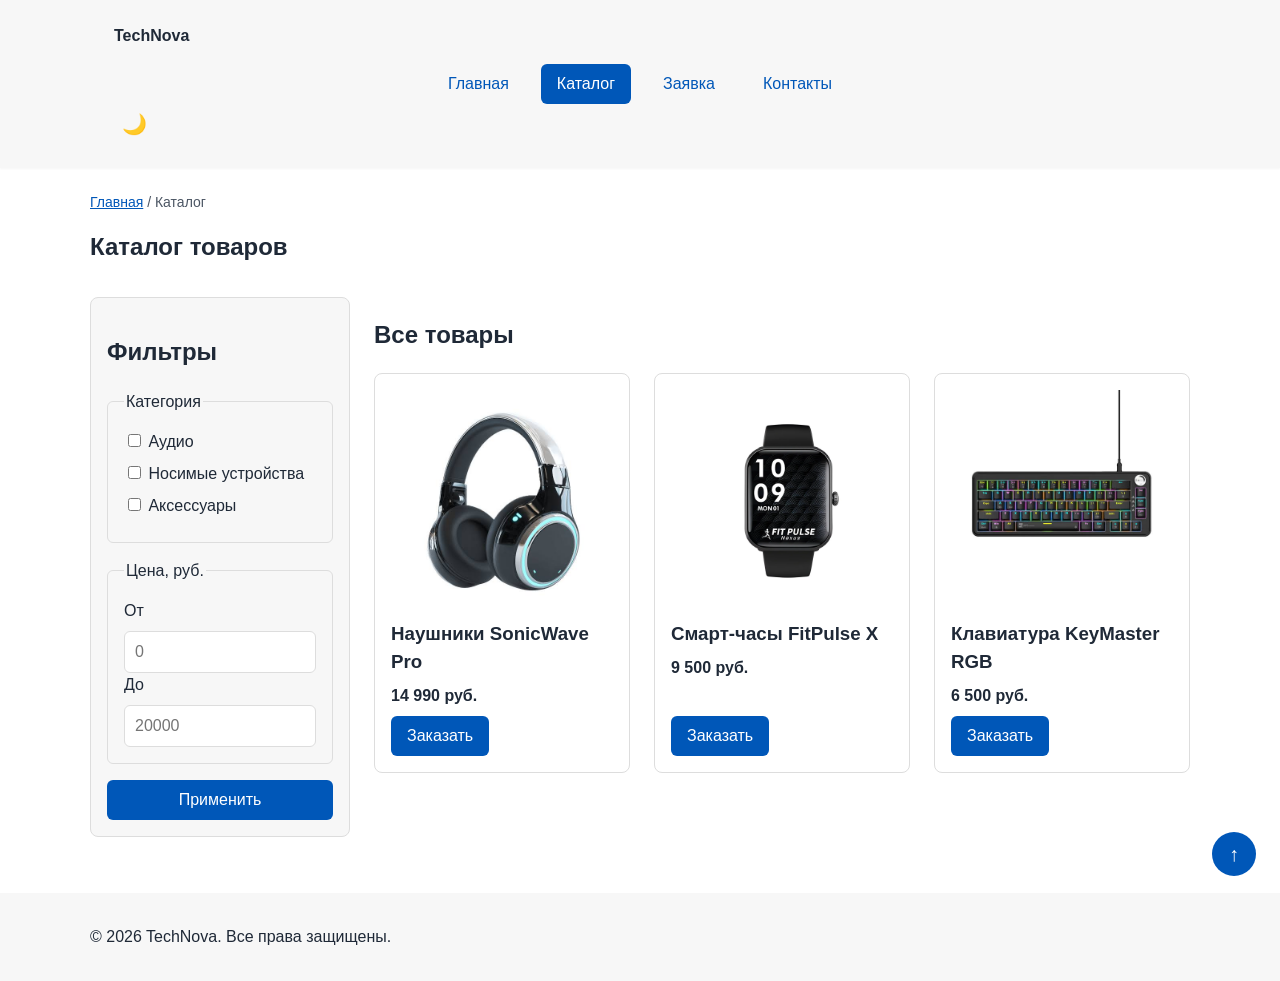
==== catalog.html @ 67520709 "feat: add responsive layout styles" ====
<!DOCTYPE html>
<html lang="ru">
<head>
  <meta charset="UTF-8">
  <meta name="viewport" content="width=device-width, initial-scale=1.0">
  <meta name="description" content="Каталог электроники и гаджетов TechNova.">
  <title>Каталог – TechNova</title>
  <link rel="stylesheet" href="css/style.css">
  <link rel="stylesheet" href="css/responsive.css">
  <script src="js/main.js" defer></script>
</head>
<body>
  <a class="skip-link" href="#main">Перейти к основному содержимому</a>
  <header class="site-header">
    <div class="site-header__inner">
      <a class="site-header__logo" href="index.html">TechNova</a>
      <nav class="site-nav" aria-label="Основная навигация">
        <ul class="site-nav__list">
          <li class="site-nav__item"><a class="site-nav__link" href="index.html">Главная</a></li>
          <li class="site-nav__item"><a class="site-nav__link site-nav__link--active" href="catalog.html" aria-current="page">Каталог</a></li>
          <li class="site-nav__item"><a class="site-nav__link" href="order.html">Заявка</a></li>
          <li class="site-nav__item"><a class="site-nav__link" href="contacts.html">Контакты</a></li>
        </ul>
      </nav>
      <button class="theme-toggle" type="button" id="theme-toggle" aria-label="Включить тёмную тему">
        <span class="theme-toggle__icon" aria-hidden="true">🌙</span>
      </button>
    </div>
  </header>
  <main id="main">
    <nav class="breadcrumbs" aria-label="Хлебные крошки">
      <a class="breadcrumbs__link" href="index.html">Главная</a>
      <span class="breadcrumbs__current">Каталог</span>
    </nav>
    <section class="section">
      <h1 class="section__title">Каталог товаров</h1>
    </section>
    <section class="catalog-layout">
      <aside class="catalog-filters">
        <h2 class="catalog-filters__title">Фильтры</h2>
        <form class="filters-form" id="filters-form" action="#" method="get">
          <fieldset class="filters-form__group">
            <legend class="filters-form__legend">Категория</legend>
            <label class="filters-form__label"><input class="filters-form__checkbox" type="checkbox" name="category" value="audio"> Аудио</label>
            <label class="filters-form__label"><input class="filters-form__checkbox" type="checkbox" name="category" value="wearables"> Носимые устройства</label>
            <label class="filters-form__label"><input class="filters-form__checkbox" type="checkbox" name="category" value="accessories"> Аксессуары</label>
          </fieldset>
          <fieldset class="filters-form__group">
            <legend class="filters-form__legend">Цена, руб.</legend>
            <label class="filters-form__label" for="price-from">От</label>
            <input class="filters-form__input" id="price-from" name="price-from" type="number" min="0" placeholder="0">
            <label class="filters-form__label" for="price-to">До</label>
            <input class="filters-form__input" id="price-to" name="price-to" type="number" min="0" placeholder="20000">
          </fieldset>
          <button class="button button--primary" type="submit">Применить</button>
        </form>
      </aside>
      <section class="catalog-products">
        <h2 class="catalog-products__title">Все товары</h2>
        <div class="products-grid">
          <article class="product-card" data-category="audio" data-price="14990">
            <img class="product-card__image" src="images/product-1-640.jpg" alt="Беспроводные наушники SonicWave Pro" width="640" height="480" loading="lazy">
            <h3 class="product-card__title">Наушники SonicWave Pro</h3>
            <p class="product-card__price">14 990 руб.</p>
            <div class="product-card__actions">
              <a class="button button--primary" href="order.html">Заказать</a>
            </div>
          </article>
          <article class="product-card" data-category="wearables" data-price="9500">
            <img class="product-card__image" src="images/product-2-640.jpg" alt="Смарт-часы FitPulse X" width="640" height="480" loading="lazy">
            <h3 class="product-card__title">Смарт-часы FitPulse X</h3>
            <p class="product-card__price">9 500 руб.</p>
            <div class="product-card__actions">
              <a class="button button--primary" href="order.html">Заказать</a>
            </div>
          </article>
          <article class="product-card" data-category="accessories" data-price="6500">
            <img class="product-card__image" src="images/product-3-640.jpg" alt="Механическая клавиатура KeyMaster RGB" width="640" height="480" loading="lazy">
            <h3 class="product-card__title">Клавиатура KeyMaster RGB</h3>
            <p class="product-card__price">6 500 руб.</p>
            <div class="product-card__actions">
              <a class="button button--primary" href="order.html">Заказать</a>
            </div>
          </article>
        </div>
      </section>
    </section>
  </main>
  <footer class="site-footer">
    <p class="site-footer__text">&copy; 2026 TechNova. Все права защищены.</p>
  </footer>
  <a class="to-top" href="#" aria-label="Наверх">↑</a>
</body>
</html>
---- css/style.css ----
:root {
  color-scheme: light;
  --color-bg: #ffffff;
  --color-text: #1f2937;
  --color-muted: #4b5563;
  --color-primary: #0057b8;
  --color-primary-dark: #003f86;
  --color-border: #dddddd;
  --color-surface: #f7f7f7;
  --color-surface-accent: #eef5ff;
  --color-danger: #b00020;
  --color-success: #168a2f;
  --color-success-bg: #eefaf0;
  --color-white: #ffffff;
  --space-xs: 4px;
  --space-sm: 8px;
  --space-md: 16px;
  --space-lg: 24px;
  --space-xl: 32px;
  --radius-sm: 6px;
  --radius-md: 8px;
  --radius-lg: 12px;
  --container-width: 1100px;
  --z-header: 100;
  --z-badge: 1;
  --z-to-top: 50;
}

[data-theme="dark"] {
  color-scheme: dark;
  --color-bg: #121212;
  --color-text: #e6e6e6;
  --color-muted: #9a9a9a;
  --color-primary: #5c9ce6;
  --color-primary-dark: #3d7bc7;
  --color-border: #2e2e2e;
  --color-surface: #1c1c1c;
  --color-surface-accent: #1a2634;
  --color-danger: #ff6b6b;
  --color-success: #5cc98a;
  --color-success-bg: #14291c;
  --color-white: #ffffff;
}

@media (prefers-color-scheme: dark) {
  :root:not([data-theme="light"]) {
    color-scheme: dark;
    --color-bg: #121212;
    --color-text: #e6e6e6;
    --color-muted: #9a9a9a;
    --color-primary: #5c9ce6;
    --color-primary-dark: #3d7bc7;
    --color-border: #2e2e2e;
    --color-surface: #1c1c1c;
    --color-surface-accent: #1a2634;
    --color-danger: #ff6b6b;
    --color-success: #5cc98a;
    --color-success-bg: #14291c;
    --color-white: #ffffff;
  }
}

* { box-sizing: border-box; }
html { scroll-behavior: smooth; }
body {
  margin: 0;
  font-family: Arial, sans-serif;
  line-height: 1.5;
  color: var(--color-text);
  background-color: var(--color-bg);
  transition: background-color 0.2s ease, color 0.2s ease;

  display: flex;
  flex-direction: column;
  min-height: 100vh;
}
main { 
  padding: var(--space-lg); 
  flex: 1;
}
img { max-width: 100%; height: auto; display: block; }

:focus-visible { outline: 3px solid var(--color-primary); outline-offset: 3px; }

.skip-link {
  position: absolute;
  left: 16px;
  top: -100px;
  z-index: 1000;
  padding: 8px 12px;
  color: var(--color-white);
  background-color: var(--color-primary);
  border-radius: var(--radius-sm);
  text-decoration: none;
}
.skip-link:focus, .skip-link:focus-visible { top: 16px; }

.button {
  display: inline-block;
  padding: var(--space-sm) var(--space-md);
  border: none;
  border-radius: var(--radius-sm);
  font: inherit;
  text-decoration: none;
  cursor: pointer;
}
.button--primary { color: var(--color-white); background-color: var(--color-primary); }
.button--primary:hover { background-color: var(--color-primary-dark); }
.button--secondary { color: var(--color-primary); background-color: transparent; border: 1px solid var(--color-primary); }
.button--secondary:hover { color: var(--color-white); background-color: var(--color-primary); }

.site-header {
  position: sticky;
  top: 0;
  z-index: var(--z-header);
  background-color: var(--color-surface);
  box-shadow: 0 1px 2px rgba(0, 0, 0, 0.04);
}

.site-header__inner {
  max-width: var(--container-width);
  margin: 0 auto;
  padding: var(--space-lg);
  display: flex;
  flex-wrap: wrap;
  align-items: center;
}

.site-header__logo {
  font-weight: 700;
  color: var(--color-text);
  text-decoration: none;
  margin-right: auto;
}

.theme-toggle {
  background: none;
  border: none;
  cursor: pointer;
  font-size: 1.25rem;
  padding: 8px;
  display: flex;
  align-items: center;
  justify-content: center;
  color: var(--color-text);
  transition: opacity 0.2s ease, transform 0.2s ease;
}

.theme-toggle:hover {
  opacity: 0.7;
  transform: scale(1.05);
}

.theme-toggle:focus-visible {
  outline: 3px solid var(--color-primary);
  outline-offset: 2px;
  border-radius: 50%;
}

.site-nav {
  width: 100%;
  margin-top: var(--space-md);
}

.site-nav__list { display: flex; flex-wrap: wrap; justify-content: center; align-items: center; gap: var(--space-md); padding: 0; margin: 0; list-style: none; }
.site-nav__link { display: inline-block; padding: var(--space-sm) var(--space-md); color: var(--color-primary); text-decoration: none; border-radius: var(--radius-sm); }
.site-nav__link:hover { color: var(--color-white); background-color: var(--color-primary); }
.site-nav__link--active { color: var(--color-white); background-color: var(--color-primary); }

.breadcrumbs { max-width: var(--container-width); margin: 0 auto var(--space-md); font-size: 14px; color: var(--color-muted); }
.breadcrumbs__link { color: var(--color-primary); }
.breadcrumbs__current::before { content: " / "; color: var(--color-muted); }

.hero { max-width: var(--container-width); margin: 0 auto var(--space-xl); padding: var(--space-xl) var(--space-lg); background-color: var(--color-surface-accent); border-radius: var(--radius-lg); }
.hero__title { margin-top: 0; }
.section { max-width: var(--container-width); margin: 0 auto var(--space-xl); }
.section__title { margin-top: 0; }

.products-grid { display: grid; grid-template-columns: 1fr; gap: var(--space-lg); }
.product-card { position: relative; display: flex; flex-direction: column; gap: var(--space-sm); padding: var(--space-md); border: 1px solid var(--color-border); border-radius: var(--radius-md); background-color: var(--color-bg); }
.product-card__image { width: 100%; border-radius: var(--radius-sm); background-color: var(--color-surface); }
.product-card--featured { border-color: var(--color-primary); }
.product-card--discount { border-color: var(--color-danger); }
.product-card__badge { position: absolute; top: var(--space-md); right: var(--space-md); z-index: var(--z-badge); padding: 4px 10px; font-size: 12px; font-weight: 700; color: var(--color-white); border-radius: var(--radius-sm); }
.product-card__badge--hit { background-color: var(--color-primary); }
.product-card__badge--sale { background-color: var(--color-danger); }
.product-card__title { margin: 0; color: var(--color-text); }
.product-card__description { margin: 0; color: var(--color-muted); }
.product-card__price { margin: 0; font-weight: 700; }
.product-card--discount .product-card__price { color: var(--color-danger); }
.product-card__actions { display: flex; flex-wrap: wrap; gap: var(--space-sm); margin-top: auto; }

.catalog-layout { max-width: var(--container-width); margin: 0 auto var(--space-xl); display: grid; grid-template-columns: 1fr; gap: var(--space-lg); }
.catalog-filters { padding: var(--space-md); border: 1px solid var(--color-border); border-radius: var(--radius-md); background-color: var(--color-surface); }
.filters-form { display: grid; gap: var(--space-md); }
.filters-form__group { margin: 0; padding: var(--space-md); border: 1px solid var(--color-border); border-radius: var(--radius-sm); }
.filters-form__label { display: block; margin-bottom: var(--space-sm); }
.filters-form__input { width: 100%; padding: 8px 10px; border: 1px solid var(--color-border); border-radius: var(--radius-sm); font: inherit; background-color: var(--color-bg); color: var(--color-text); }

.product-detail { max-width: var(--container-width); margin: 0 auto var(--space-xl); display: grid; grid-template-columns: 1fr; gap: var(--space-lg); }
.product-detail__image { width: 100%; border-radius: var(--radius-md); background-color: var(--color-surface); }
.product-detail__price { font-size: 22px; font-weight: 700; color: var(--color-primary); }

.table-wrapper { overflow-x: auto; -webkit-overflow-scrolling: touch; border-radius: var(--radius-md); border: 1px solid var(--color-border); }
.product-table { width: 100%; min-width: 600px; border-collapse: collapse; background-color: var(--color-bg); }
.product-table caption { padding: var(--space-sm); font-weight: 700; text-align: left; color: var(--color-muted); }
.product-table th, .product-table td { padding: var(--space-sm) var(--space-md); text-align: left; border-bottom: 1px solid var(--color-border); }
.product-table thead th { background-color: var(--color-surface); }

.order-form { display: grid; gap: var(--space-md); }
.order-form--page { max-width: var(--container-width); margin: 0 auto; padding: var(--space-lg); border: 1px solid var(--color-border); border-radius: var(--radius-md); background-color: var(--color-bg); }
.order-form__label { display: block; margin-bottom: var(--space-xs); }
.order-form__input, .order-form__textarea { width: 100%; padding: 10px 12px; border: 1px solid var(--color-border); border-radius: var(--radius-sm); font: inherit; background-color: var(--color-bg); color: var(--color-text); }
.form-error { color: var(--color-danger); font-size: 14px; margin-top: var(--space-xs); }
.success-message { max-width: var(--container-width); margin: var(--space-lg) auto; padding: var(--space-md); border-left: 4px solid var(--color-success); background-color: var(--color-success-bg); }

.site-footer { padding: var(--space-lg); background-color: var(--color-surface); }
.site-footer__text { max-width: var(--container-width); margin: var(--space-sm) auto; }
.to-top { position: fixed; right: var(--space-lg); bottom: var(--space-lg); z-index: var(--z-to-top); display: flex; align-items: center; justify-content: center; width: 44px; height: 44px; font-size: 20px; font-weight: 700; color: var(--color-white); background-color: var(--color-primary); border-radius: 50%; text-decoration: none; }
---- css/responsive.css ----
@media (min-width: 768px) {
  .products-grid { grid-template-columns: repeat(2, 1fr); }
  .catalog-layout { grid-template-columns: 240px 1fr; }
  .product-detail { grid-template-columns: 1fr 1fr; }
  .order-form--page { grid-template-columns: 1fr 1fr; gap: var(--space-lg); }
  .order-form__field--checkbox, .order-form__actions { grid-column: 1 / -1; }
}

@media (min-width: 1024px) {
  .products-grid { grid-template-columns: repeat(3, 1fr); }
  .catalog-layout { grid-template-columns: 260px 1fr; }
  .site-nav__list { margin-top: 0; }
  .site-header__inner { display: flex; justify-content: space-between; align-items: center; }
  .theme-toggle { margin-top: 0; }
}

@media (prefers-reduced-motion: reduce) {
  html { scroll-behavior: auto; }
  body, .product-card, .button, .to-top { transition: none; }
}
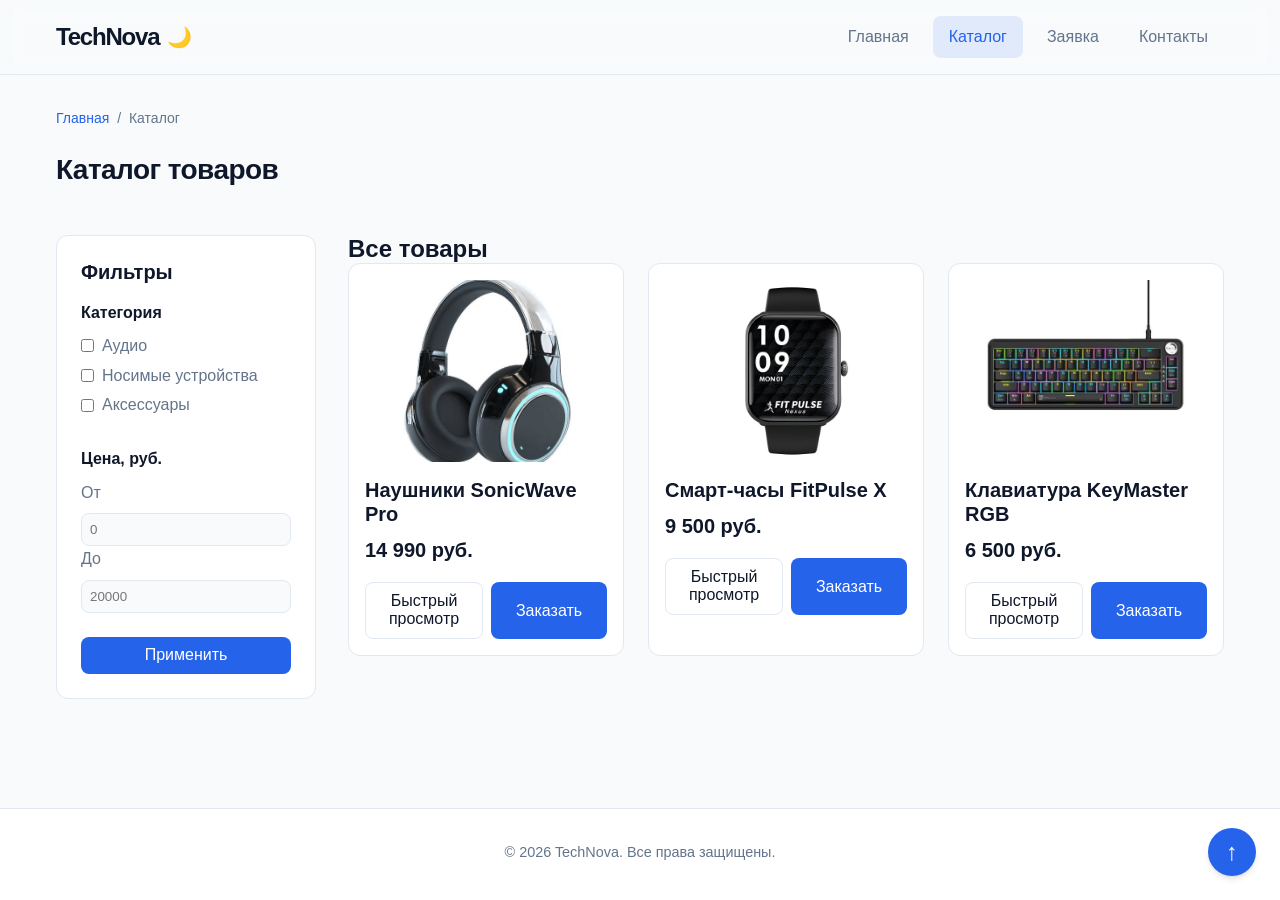
==== commit 37698310: "feat: figma redesign, advanced a11y features and responsive table" ====
--- a/catalog.html
+++ b/catalog.html
@@ -11,10 +11,20 @@
 </head>
 <body>
   <a class="skip-link" href="#main">Перейти к основному содержимому</a>
+
   <header class="site-header">
     <div class="site-header__inner">
       <a class="site-header__logo" href="index.html">TechNova</a>
-      <nav class="site-nav" aria-label="Основная навигация">
+      <div class="site-header__controls">
+        <button class="theme-toggle" type="button" id="theme-toggle" aria-label="Включить тёмную тему">
+          <span class="theme-toggle__icon" aria-hidden="true">🌙</span>
+        </button>
+        <button class="menu-toggle" id="menu-toggle" aria-expanded="false" aria-controls="site-nav-list">
+          <span class="menu-toggle__icon" aria-hidden="true">☰</span>
+          <span class="visually-hidden">Открыть меню</span>
+        </button>
+      </div>
+      <nav class="site-nav" id="site-nav-list" aria-label="Основная навигация">
         <ul class="site-nav__list">
           <li class="site-nav__item"><a class="site-nav__link" href="index.html">Главная</a></li>
           <li class="site-nav__item"><a class="site-nav__link site-nav__link--active" href="catalog.html" aria-current="page">Каталог</a></li>
@@ -22,19 +32,19 @@
           <li class="site-nav__item"><a class="site-nav__link" href="contacts.html">Контакты</a></li>
         </ul>
       </nav>
-      <button class="theme-toggle" type="button" id="theme-toggle" aria-label="Включить тёмную тему">
-        <span class="theme-toggle__icon" aria-hidden="true">🌙</span>
-      </button>
     </div>
   </header>
+
   <main id="main">
     <nav class="breadcrumbs" aria-label="Хлебные крошки">
       <a class="breadcrumbs__link" href="index.html">Главная</a>
       <span class="breadcrumbs__current">Каталог</span>
     </nav>
+
     <section class="section">
       <h1 class="section__title">Каталог товаров</h1>
     </section>
+
     <section class="catalog-layout">
       <aside class="catalog-filters">
         <h2 class="catalog-filters__title">Фильтры</h2>
@@ -55,6 +65,7 @@
           <button class="button button--primary" type="submit">Применить</button>
         </form>
       </aside>
+
       <section class="catalog-products">
         <h2 class="catalog-products__title">Все товары</h2>
         <div class="products-grid">
@@ -63,22 +74,27 @@
             <h3 class="product-card__title">Наушники SonicWave Pro</h3>
             <p class="product-card__price">14 990 руб.</p>
             <div class="product-card__actions">
+              <button class="button button--secondary quick-view" data-title="Наушники SonicWave Pro" data-desc="Иммерсивный звук, активное шумоподавление и автономность до 30 часов.">Быстрый просмотр</button>
               <a class="button button--primary" href="order.html">Заказать</a>
             </div>
           </article>
+
           <article class="product-card" data-category="wearables" data-price="9500">
             <img class="product-card__image" src="images/product-2-640.jpg" alt="Смарт-часы FitPulse X" width="640" height="480" loading="lazy">
             <h3 class="product-card__title">Смарт-часы FitPulse X</h3>
             <p class="product-card__price">9 500 руб.</p>
             <div class="product-card__actions">
+              <button class="button button--secondary quick-view" data-title="Смарт-часы FitPulse X" data-desc="AMOLED-экран, мониторинг сна и встроенный GPS-трекер.">Быстрый просмотр</button>
               <a class="button button--primary" href="order.html">Заказать</a>
             </div>
           </article>
+
           <article class="product-card" data-category="accessories" data-price="6500">
             <img class="product-card__image" src="images/product-3-640.jpg" alt="Механическая клавиатура KeyMaster RGB" width="640" height="480" loading="lazy">
             <h3 class="product-card__title">Клавиатура KeyMaster RGB</h3>
             <p class="product-card__price">6 500 руб.</p>
             <div class="product-card__actions">
+              <button class="button button--secondary quick-view" data-title="Клавиатура KeyMaster RGB" data-desc="Механические переключатели, настраиваемая RGB-подсветка.">Быстрый просмотр</button>
               <a class="button button--primary" href="order.html">Заказать</a>
             </div>
           </article>
@@ -86,9 +102,16 @@
       </section>
     </section>
   </main>
+
   <footer class="site-footer">
     <p class="site-footer__text">&copy; 2026 TechNova. Все права защищены.</p>
   </footer>
   <a class="to-top" href="#" aria-label="Наверх">↑</a>
+
+  <dialog class="modal" id="quick-view-modal" aria-labelledby="modal-title">
+    <h2 id="modal-title" class="modal__title">Товар</h2>
+    <p id="modal-desc" class="modal__desc">Описание</p>
+    <button class="button button--primary modal__close" id="modal-close" type="button">Закрыть</button>
+  </dialog>
 </body>
 </html>
--- a/css/style.css
+++ b/css/style.css
@@ -1,219 +1,245 @@
 :root {
   color-scheme: light;
-  --color-bg: #ffffff;
-  --color-text: #1f2937;
-  --color-muted: #4b5563;
-  --color-primary: #0057b8;
-  --color-primary-dark: #003f86;
-  --color-border: #dddddd;
-  --color-surface: #f7f7f7;
-  --color-surface-accent: #eef5ff;
-  --color-danger: #b00020;
-  --color-success: #168a2f;
-  --color-success-bg: #eefaf0;
+  --font-family: 'Inter', -apple-system, BlinkMacSystemFont, "Segoe UI", Roboto, Helvetica, Arial, sans-serif;
+  --color-bg: #f8fafc;
+  --color-surface: #ffffff;
+  --color-text: #0f172a;
+  --color-text-muted: #64748b;
+  --color-primary: #2563eb;
+  --color-primary-hover: #1d4ed8;
+  --color-border: #e2e8f0;
+  --color-danger: #ef4444;
+  --color-danger-bg: #fef2f2;
+  --color-success: #10b981;
+  --color-success-bg: #ecfdf5;
   --color-white: #ffffff;
-  --space-xs: 4px;
-  --space-sm: 8px;
-  --space-md: 16px;
-  --space-lg: 24px;
-  --space-xl: 32px;
-  --radius-sm: 6px;
-  --radius-md: 8px;
-  --radius-lg: 12px;
-  --container-width: 1100px;
+  
+  --space-xs: 0.25rem;
+  --space-sm: 0.5rem;
+  --space-md: 1rem;
+  --space-lg: 1.5rem;
+  --space-xl: 2rem;
+  --space-2xl: 3rem;
+  
+  --radius-sm: 8px;
+  --radius-md: 12px;
+  --radius-lg: 16px;
+  --radius-full: 9999px;
+  
+  --container-width: 1200px;
+  --shadow-sm: 0 1px 2px 0 rgb(0 0 0 / 0.05);
+  --shadow-md: 0 4px 6px -1px rgb(0 0 0 / 0.1), 0 2px 4px -2px rgb(0 0 0 / 0.1);
+  --shadow-lg: 0 10px 15px -3px rgb(0 0 0 / 0.1), 0 4px 6px -4px rgb(0 0 0 / 0.1);
+  
   --z-header: 100;
-  --z-badge: 1;
+  --z-badge: 10;
   --z-to-top: 50;
+  --z-modal: 1000;
 }
 
 [data-theme="dark"] {
   color-scheme: dark;
-  --color-bg: #121212;
-  --color-text: #e6e6e6;
-  --color-muted: #9a9a9a;
-  --color-primary: #5c9ce6;
-  --color-primary-dark: #3d7bc7;
-  --color-border: #2e2e2e;
-  --color-surface: #1c1c1c;
-  --color-surface-accent: #1a2634;
-  --color-danger: #ff6b6b;
-  --color-success: #5cc98a;
-  --color-success-bg: #14291c;
-  --color-white: #ffffff;
-}
-
-@media (prefers-color-scheme: dark) {
-  :root:not([data-theme="light"]) {
-    color-scheme: dark;
-    --color-bg: #121212;
-    --color-text: #e6e6e6;
-    --color-muted: #9a9a9a;
-    --color-primary: #5c9ce6;
-    --color-primary-dark: #3d7bc7;
-    --color-border: #2e2e2e;
-    --color-surface: #1c1c1c;
-    --color-surface-accent: #1a2634;
-    --color-danger: #ff6b6b;
-    --color-success: #5cc98a;
-    --color-success-bg: #14291c;
-    --color-white: #ffffff;
-  }
-}
-
-* { box-sizing: border-box; }
+  --color-bg: #0f172a;
+  --color-surface: #1e293b;
+  --color-text: #f8fafc;
+  --color-text-muted: #94a3b8;
+  --color-primary: #3b82f6;
+  --color-primary-hover: #60a5fa;
+  --color-border: #334155;
+  --color-danger: #f87171;
+  --color-danger-bg: #451a1a;
+  --color-success: #34d399;
+  --color-success-bg: #064e3b;
+  --shadow-sm: 0 1px 2px 0 rgb(0 0 0 / 0.3);
+  --shadow-md: 0 4px 6px -1px rgb(0 0 0 / 0.4);
+  --shadow-lg: 0 10px 15px -3px rgb(0 0 0 / 0.5);
+}
+
+* { box-sizing: border-box; margin: 0; padding: 0; }
 html { scroll-behavior: smooth; }
+
 body {
-  margin: 0;
-  font-family: Arial, sans-serif;
-  line-height: 1.5;
+  font-family: var(--font-family);
+  line-height: 1.6;
   color: var(--color-text);
   background-color: var(--color-bg);
-  transition: background-color 0.2s ease, color 0.2s ease;
-
+  transition: background-color 0.3s ease, color 0.3s ease;
   display: flex;
   flex-direction: column;
   min-height: 100vh;
 }
-main { 
-  padding: var(--space-lg); 
-  flex: 1;
-}
-img { max-width: 100%; height: auto; display: block; }
-
-:focus-visible { outline: 3px solid var(--color-primary); outline-offset: 3px; }
+
+main { flex: 1; padding: var(--space-xl) var(--space-md); max-width: var(--container-width); margin: 0 auto; width: 100%; }
+img { max-width: 100%; height: auto; display: block; object-fit: cover; }
+a { color: var(--color-primary); text-decoration: none; transition: color 0.2s; }
+a:hover { color: var(--color-primary-hover); }
+ul { list-style: none; }
+h1, h2, h3, h4 { line-height: 1.2; font-weight: 700; }
+
+:focus-visible { outline: 3px solid var(--color-primary); outline-offset: 3px; border-radius: 4px; }
 
 .skip-link {
   position: absolute;
   left: 16px;
   top: -100px;
-  z-index: 1000;
-  padding: 8px 12px;
+  z-index: 9999;
+  padding: var(--space-sm) var(--space-md);
   color: var(--color-white);
   background-color: var(--color-primary);
   border-radius: var(--radius-sm);
   text-decoration: none;
-}
-.skip-link:focus, .skip-link:focus-visible { top: 16px; }
+  font-weight: 500;
+}
+.skip-link:focus { top: 16px; }
+
+.visually-hidden {
+  position: absolute;
+  width: 1px; height: 1px;
+  margin: -1px; padding: 0;
+  overflow: hidden;
+  clip: rect(0, 0, 0, 0);
+  border: 0;
+}
 
 .button {
-  display: inline-block;
-  padding: var(--space-sm) var(--space-md);
+  display: inline-flex;
+  align-items: center;
+  justify-content: center;
+  padding: 0.6rem 1.2rem;
   border: none;
   border-radius: var(--radius-sm);
-  font: inherit;
+  font-family: inherit;
+  font-size: 1rem;
+  font-weight: 500;
+  cursor: pointer;
   text-decoration: none;
-  cursor: pointer;
+  transition: all 0.2s ease;
 }
 .button--primary { color: var(--color-white); background-color: var(--color-primary); }
-.button--primary:hover { background-color: var(--color-primary-dark); }
-.button--secondary { color: var(--color-primary); background-color: transparent; border: 1px solid var(--color-primary); }
-.button--secondary:hover { color: var(--color-white); background-color: var(--color-primary); }
-
+.button--primary:hover { background-color: var(--color-primary-hover); transform: translateY(-1px); box-shadow: var(--shadow-md); }
+.button--secondary { color: var(--color-text); background-color: transparent; border: 1px solid var(--color-border); }
+.button--secondary:hover { background-color: var(--color-bg); border-color: var(--color-text-muted); }
+
+/* Header */
 .site-header {
   position: sticky;
   top: 0;
   z-index: var(--z-header);
   background-color: var(--color-surface);
-  box-shadow: 0 1px 2px rgba(0, 0, 0, 0.04);
-}
-
+  border-bottom: 1px solid var(--color-border);
+  backdrop-filter: blur(10px);
+  background-color: rgba(var(--color-surface), 0.9);
+}
 .site-header__inner {
   max-width: var(--container-width);
   margin: 0 auto;
-  padding: var(--space-lg);
+  padding: var(--space-md);
   display: flex;
   flex-wrap: wrap;
   align-items: center;
-}
-
-.site-header__logo {
-  font-weight: 700;
-  color: var(--color-text);
-  text-decoration: none;
-  margin-right: auto;
-}
-
-.theme-toggle {
-  background: none;
-  border: none;
-  cursor: pointer;
-  font-size: 1.25rem;
-  padding: 8px;
-  display: flex;
-  align-items: center;
-  justify-content: center;
-  color: var(--color-text);
-  transition: opacity 0.2s ease, transform 0.2s ease;
-}
-
-.theme-toggle:hover {
-  opacity: 0.7;
-  transform: scale(1.05);
-}
-
-.theme-toggle:focus-visible {
-  outline: 3px solid var(--color-primary);
-  outline-offset: 2px;
-  border-radius: 50%;
-}
-
-.site-nav {
-  width: 100%;
-  margin-top: var(--space-md);
-}
-
-.site-nav__list { display: flex; flex-wrap: wrap; justify-content: center; align-items: center; gap: var(--space-md); padding: 0; margin: 0; list-style: none; }
-.site-nav__link { display: inline-block; padding: var(--space-sm) var(--space-md); color: var(--color-primary); text-decoration: none; border-radius: var(--radius-sm); }
-.site-nav__link:hover { color: var(--color-white); background-color: var(--color-primary); }
-.site-nav__link--active { color: var(--color-white); background-color: var(--color-primary); }
-
-.breadcrumbs { max-width: var(--container-width); margin: 0 auto var(--space-md); font-size: 14px; color: var(--color-muted); }
-.breadcrumbs__link { color: var(--color-primary); }
-.breadcrumbs__current::before { content: " / "; color: var(--color-muted); }
-
-.hero { max-width: var(--container-width); margin: 0 auto var(--space-xl); padding: var(--space-xl) var(--space-lg); background-color: var(--color-surface-accent); border-radius: var(--radius-lg); }
-.hero__title { margin-top: 0; }
-.section { max-width: var(--container-width); margin: 0 auto var(--space-xl); }
-.section__title { margin-top: 0; }
+  justify-content: space-between;
+}
+.site-header__logo { font-size: 1.5rem; font-weight: 800; color: var(--color-text); letter-spacing: -0.05em; }
+.site-header__controls { display: flex; gap: var(--space-sm); }
+
+.theme-toggle, .menu-toggle {
+  background: none; border: none; cursor: pointer;
+  font-size: 1.25rem; padding: var(--space-sm);
+  border-radius: var(--radius-sm); color: var(--color-text);
+  transition: background-color 0.2s;
+}
+.theme-toggle:hover, .menu-toggle:hover { background-color: var(--color-border); }
+
+.site-nav { width: 100%; margin-top: var(--space-md); display: none; }
+.site-nav.is-open { display: block; }
+.site-nav__list { display: flex; flex-direction: column; gap: var(--space-sm); }
+.site-nav__link { display: block; padding: var(--space-sm) var(--space-md); color: var(--color-text-muted); font-weight: 500; border-radius: var(--radius-sm); transition: all 0.2s; }
+.site-nav__link:hover { color: var(--color-text); background-color: var(--color-bg); }
+.site-nav__link--active { color: var(--color-primary); background-color: rgba(37, 99, 235, 0.1); }
+
+.hero {
+  background: linear-gradient(135deg, var(--color-surface) 0%, var(--color-bg) 100%);
+  padding: var(--space-2xl) var(--space-xl);
+  border-radius: var(--radius-lg);
+  border: 1px solid var(--color-border);
+  margin-bottom: var(--space-2xl);
+  text-align: center;
+  box-shadow: var(--shadow-sm);
+}
+.hero__title { font-size: 2.5rem; margin-bottom: var(--space-md); letter-spacing: -0.02em; }
+.hero__text { font-size: 1.125rem; color: var(--color-text-muted); margin-bottom: var(--space-lg); max-width: 700px; margin-inline: auto; }
+.section { margin-bottom: var(--space-2xl); }
+.section__title { font-size: 1.75rem; margin-bottom: var(--space-lg); letter-spacing: -0.02em; }
+.advantages-list { display: grid; gap: var(--space-md); }
+.advantages-list li { padding-left: var(--space-lg); position: relative; color: var(--color-text-muted); }
+.advantages-list li::before { content: "✓"; position: absolute; left: 0; color: var(--color-success); font-weight: bold; }
 
 .products-grid { display: grid; grid-template-columns: 1fr; gap: var(--space-lg); }
-.product-card { position: relative; display: flex; flex-direction: column; gap: var(--space-sm); padding: var(--space-md); border: 1px solid var(--color-border); border-radius: var(--radius-md); background-color: var(--color-bg); }
-.product-card__image { width: 100%; border-radius: var(--radius-sm); background-color: var(--color-surface); }
-.product-card--featured { border-color: var(--color-primary); }
-.product-card--discount { border-color: var(--color-danger); }
-.product-card__badge { position: absolute; top: var(--space-md); right: var(--space-md); z-index: var(--z-badge); padding: 4px 10px; font-size: 12px; font-weight: 700; color: var(--color-white); border-radius: var(--radius-sm); }
+.product-card {
+  position: relative;
+  display: flex; flex-direction: column;
+  background-color: var(--color-surface);
+  border: 1px solid var(--color-border);
+  border-radius: var(--radius-md);
+  padding: var(--space-md);
+  transition: transform 0.2s, box-shadow 0.2s;
+}
+.product-card:hover { transform: translateY(-4px); box-shadow: var(--shadow-lg); border-color: var(--color-primary); }
+.product-card__image { width: 100%; border-radius: var(--radius-sm); margin-bottom: var(--space-md); aspect-ratio: 4/3; }
+.product-card__badge {
+  position: absolute; top: var(--space-md); right: var(--space-md);
+  z-index: var(--z-badge);
+  padding: 0.25rem 0.75rem; font-size: 0.75rem; font-weight: 700;
+  color: var(--color-white); border-radius: var(--radius-full);
+  text-transform: uppercase; letter-spacing: 0.05em;
+}
 .product-card__badge--hit { background-color: var(--color-primary); }
 .product-card__badge--sale { background-color: var(--color-danger); }
-.product-card__title { margin: 0; color: var(--color-text); }
-.product-card__description { margin: 0; color: var(--color-muted); }
-.product-card__price { margin: 0; font-weight: 700; }
-.product-card--discount .product-card__price { color: var(--color-danger); }
-.product-card__actions { display: flex; flex-wrap: wrap; gap: var(--space-sm); margin-top: auto; }
-
-.catalog-layout { max-width: var(--container-width); margin: 0 auto var(--space-xl); display: grid; grid-template-columns: 1fr; gap: var(--space-lg); }
-.catalog-filters { padding: var(--space-md); border: 1px solid var(--color-border); border-radius: var(--radius-md); background-color: var(--color-surface); }
-.filters-form { display: grid; gap: var(--space-md); }
-.filters-form__group { margin: 0; padding: var(--space-md); border: 1px solid var(--color-border); border-radius: var(--radius-sm); }
-.filters-form__label { display: block; margin-bottom: var(--space-sm); }
-.filters-form__input { width: 100%; padding: 8px 10px; border: 1px solid var(--color-border); border-radius: var(--radius-sm); font: inherit; background-color: var(--color-bg); color: var(--color-text); }
-
-.product-detail { max-width: var(--container-width); margin: 0 auto var(--space-xl); display: grid; grid-template-columns: 1fr; gap: var(--space-lg); }
-.product-detail__image { width: 100%; border-radius: var(--radius-md); background-color: var(--color-surface); }
-.product-detail__price { font-size: 22px; font-weight: 700; color: var(--color-primary); }
-
-.table-wrapper { overflow-x: auto; -webkit-overflow-scrolling: touch; border-radius: var(--radius-md); border: 1px solid var(--color-border); }
-.product-table { width: 100%; min-width: 600px; border-collapse: collapse; background-color: var(--color-bg); }
-.product-table caption { padding: var(--space-sm); font-weight: 700; text-align: left; color: var(--color-muted); }
-.product-table th, .product-table td { padding: var(--space-sm) var(--space-md); text-align: left; border-bottom: 1px solid var(--color-border); }
-.product-table thead th { background-color: var(--color-surface); }
-
-.order-form { display: grid; gap: var(--space-md); }
-.order-form--page { max-width: var(--container-width); margin: 0 auto; padding: var(--space-lg); border: 1px solid var(--color-border); border-radius: var(--radius-md); background-color: var(--color-bg); }
-.order-form__label { display: block; margin-bottom: var(--space-xs); }
-.order-form__input, .order-form__textarea { width: 100%; padding: 10px 12px; border: 1px solid var(--color-border); border-radius: var(--radius-sm); font: inherit; background-color: var(--color-bg); color: var(--color-text); }
-.form-error { color: var(--color-danger); font-size: 14px; margin-top: var(--space-xs); }
-.success-message { max-width: var(--container-width); margin: var(--space-lg) auto; padding: var(--space-md); border-left: 4px solid var(--color-success); background-color: var(--color-success-bg); }
-
-.site-footer { padding: var(--space-lg); background-color: var(--color-surface); }
-.site-footer__text { max-width: var(--container-width); margin: var(--space-sm) auto; }
-.to-top { position: fixed; right: var(--space-lg); bottom: var(--space-lg); z-index: var(--z-to-top); display: flex; align-items: center; justify-content: center; width: 44px; height: 44px; font-size: 20px; font-weight: 700; color: var(--color-white); background-color: var(--color-primary); border-radius: 50%; text-decoration: none; }+.product-card__title { font-size: 1.25rem; margin-bottom: var(--space-sm); }
+.product-card__description { color: var(--color-text-muted); font-size: 0.95rem; margin-bottom: var(--space-md); flex-grow: 1; }
+.product-card__price { font-size: 1.25rem; font-weight: 700; margin-bottom: var(--space-md); }
+.product-card__actions { display: flex; gap: var(--space-sm); flex-wrap: wrap; }
+.product-card__actions .button { flex: 1; }
+
+.breadcrumbs { font-size: 0.875rem; color: var(--color-text-muted); margin-bottom: var(--space-lg); }
+.breadcrumbs__current::before { content: " / "; margin: 0 var(--space-xs); }
+.catalog-layout { display: grid; grid-template-columns: 1fr; gap: var(--space-xl); }
+.catalog-filters { background-color: var(--color-surface); padding: var(--space-lg); border-radius: var(--radius-md); border: 1px solid var(--color-border); align-self: start; }
+.catalog-filters__title { font-size: 1.25rem; margin-bottom: var(--space-md); }
+.filters-form { display: grid; gap: var(--space-lg); }
+.filters-form__group { border: none; }
+.filters-form__legend { font-weight: 600; margin-bottom: var(--space-sm); }
+.filters-form__label { display: flex; align-items: center; gap: var(--space-sm); margin-bottom: var(--space-xs); cursor: pointer; color: var(--color-text-muted); }
+.filters-form__input { width: 100%; padding: 0.5rem; border: 1px solid var(--color-border); border-radius: var(--radius-sm); background: var(--color-bg); color: var(--color-text); margin-top: 4px; }
+
+.product-detail { display: grid; grid-template-columns: 1fr; gap: var(--space-xl); margin-bottom: var(--space-2xl); }
+.product-detail__image { border-radius: var(--radius-lg); border: 1px solid var(--color-border); width: 100%; }
+.product-detail__title { font-size: 2rem; margin-bottom: var(--space-sm); }
+.product-detail__price { font-size: 1.75rem; font-weight: 700; color: var(--color-primary); margin-bottom: var(--space-md); }
+.product-detail__description { color: var(--color-text-muted); margin-bottom: var(--space-lg); font-size: 1.05rem; }
+
+.table-wrapper { overflow-x: auto; border-radius: var(--radius-md); border: 1px solid var(--color-border); }
+.product-table { width: 100%; border-collapse: collapse; text-align: left; background: var(--color-surface); }
+.product-table caption { padding: var(--space-md); font-weight: 600; color: var(--color-text-muted); text-align: left; }
+.product-table th, .product-table td { padding: var(--space-md); border-bottom: 1px solid var(--color-border); }
+.product-table thead th { background-color: var(--color-bg); font-weight: 600; }
+.product-table tbody tr:last-child th, .product-table tbody tr:last-child td { border-bottom: none; }
+
+.order-form--page { background: var(--color-surface); padding: var(--space-xl); border-radius: var(--radius-lg); border: 1px solid var(--color-border); max-width: 800px; margin: 0 auto; display: grid; gap: var(--space-lg); }
+.order-form__label { display: block; font-weight: 500; margin-bottom: var(--space-xs); font-size: 0.95rem; }
+.order-form__input, .order-form__textarea { width: 100%; padding: 0.75rem; border: 1px solid var(--color-border); border-radius: var(--radius-sm); background: var(--color-bg); color: var(--color-text); font-family: inherit; font-size: 1rem; transition: border-color 0.2s; }
+.order-form__input:focus, .order-form__textarea:focus { border-color: var(--color-primary); outline: none; }
+.form-error { color: var(--color-danger); font-size: 0.875rem; margin-top: var(--space-xs); }
+.success-message { background-color: var(--color-success-bg); color: var(--color-success); padding: var(--space-md); border-radius: var(--radius-sm); border: 1px solid var(--color-success); margin-top: var(--space-lg); font-weight: 500; text-align: center; }
+
+.modal { border: none; border-radius: var(--radius-lg); padding: var(--space-xl); max-width: 500px; width: 90%; box-shadow: var(--shadow-lg); background-color: var(--color-surface); color: var(--color-text); }
+.modal::backdrop { background-color: rgba(15, 23, 42, 0.7); backdrop-filter: blur(4px); }
+.modal__title { font-size: 1.5rem; margin-bottom: var(--space-sm); }
+.modal__desc { color: var(--color-text-muted); margin-bottom: var(--space-lg); }
+.modal__close { width: 100%; }
+
+.site-footer { border-top: 1px solid var(--color-border); padding: var(--space-xl) var(--space-md); background-color: var(--color-surface); text-align: center; margin-top: auto; }
+.site-footer__text { color: var(--color-text-muted); font-size: 0.9rem; margin-bottom: var(--space-xs); }
+
+.to-top { position: fixed; right: var(--space-lg); bottom: var(--space-lg); z-index: var(--z-to-top); width: 48px; height: 48px; display: flex; align-items: center; justify-content: center; background-color: var(--color-primary); color: var(--color-white); border-radius: 50%; font-size: 1.5rem; box-shadow: var(--shadow-md); text-decoration: none; transition: all 0.2s; }
+.to-top:hover { background-color: var(--color-primary-hover); transform: translateY(-4px); }
--- a/css/responsive.css
+++ b/css/responsive.css
@@ -1,20 +1,54 @@
 @media (min-width: 768px) {
   .products-grid { grid-template-columns: repeat(2, 1fr); }
-  .catalog-layout { grid-template-columns: 240px 1fr; }
-  .product-detail { grid-template-columns: 1fr 1fr; }
-  .order-form--page { grid-template-columns: 1fr 1fr; gap: var(--space-lg); }
+  .catalog-layout { grid-template-columns: 260px 1fr; }
+  .product-detail { grid-template-columns: 1fr 1fr; align-items: center; }
+  .order-form--page { grid-template-columns: 1fr 1fr; }
   .order-form__field--checkbox, .order-form__actions { grid-column: 1 / -1; }
+  
+  .menu-toggle { display: none; }
+  .site-nav { display: block; width: auto; margin-top: 0; margin-left: auto; }
+  .site-nav__list { flex-direction: row; gap: var(--space-sm); }
 }
 
 @media (min-width: 1024px) {
   .products-grid { grid-template-columns: repeat(3, 1fr); }
-  .catalog-layout { grid-template-columns: 260px 1fr; }
-  .site-nav__list { margin-top: 0; }
-  .site-header__inner { display: flex; justify-content: space-between; align-items: center; }
-  .theme-toggle { margin-top: 0; }
+  .hero { padding: var(--space-2xl) var(--space-2xl); }
+  .hero__title { font-size: 3rem; }
+}
+
+@media (max-width: 767px) {
+  .product-table { min-width: 100%; border: none; background: transparent; }
+  .product-table thead { display: none; }
+  .product-table tr {
+    display: block;
+    margin-bottom: var(--space-md);
+    border: 1px solid var(--color-border);
+    border-radius: var(--radius-md);
+    background: var(--color-surface);
+    padding: var(--space-sm);
+  }
+  .product-table th, .product-table td {
+    display: flex;
+    justify-content: space-between;
+    align-items: center;
+    padding: var(--space-sm) var(--space-md);
+    border-bottom: 1px solid var(--color-border);
+  }
+  .product-table tbody tr:last-child th,
+  .product-table tbody tr:last-child td { border-bottom: 1px solid var(--color-border); }
+  .product-table tr th:last-child,
+  .product-table tr td:last-child { border-bottom: none; }
+  
+  .product-table th::before {
+    content: attr(data-label);
+    font-weight: 600;
+    color: var(--color-text-muted);
+    margin-right: var(--space-md);
+  }
+  .table-wrapper { border: none; overflow: visible; }
 }
 
 @media (prefers-reduced-motion: reduce) {
   html { scroll-behavior: auto; }
-  body, .product-card, .button, .to-top { transition: none; }
+  *, *::before, *::after { transition: none !important; animation: none !important; }
 }
